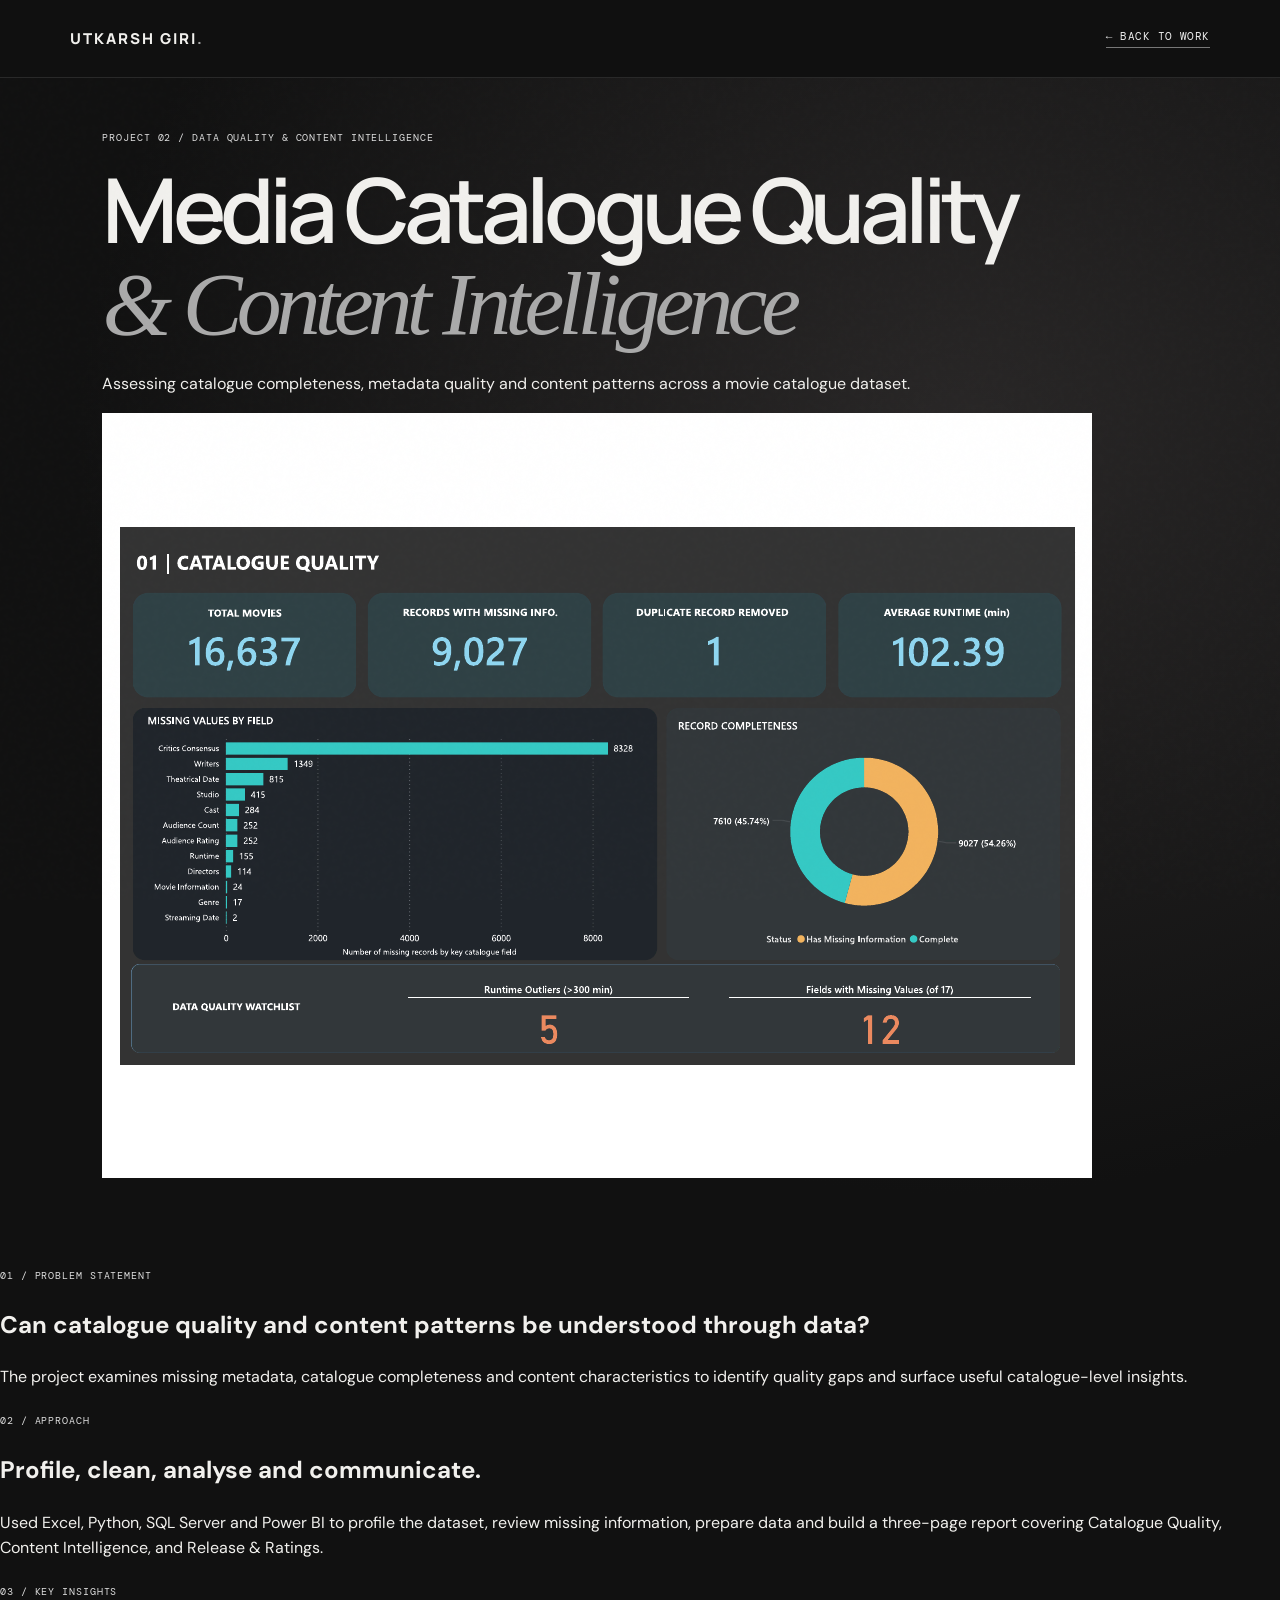
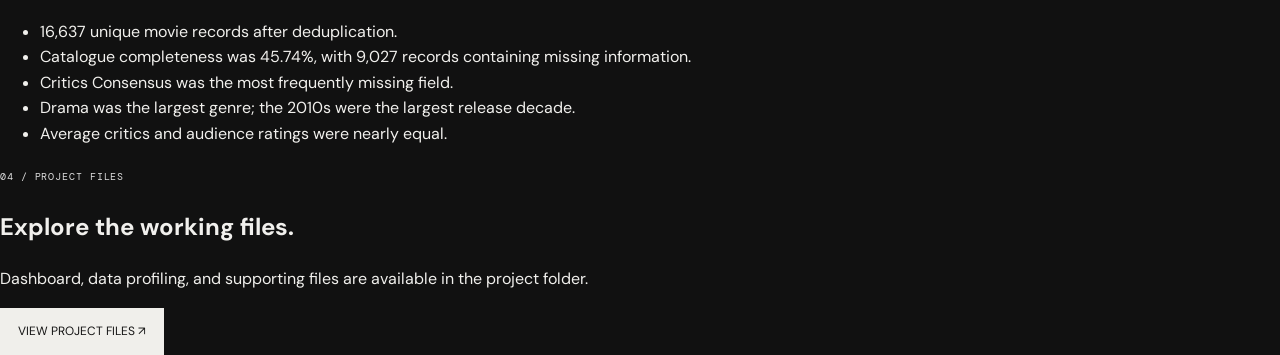
==== projects/media-catalogue/index.html @ c3866a13 "Add files via upload" ====
<!doctype html><html lang="en"><head><meta charset="utf-8"><meta name="viewport" content="width=device-width,initial-scale=1"><title>Media Catalogue Quality & Content Intelligence — Utkarsh Giri</title><link rel="preconnect" href="https://fonts.googleapis.com"><link rel="preconnect" href="https://fonts.gstatic.com" crossorigin><link href="https://fonts.googleapis.com/css2?family=DM+Mono:wght@400;500&family=DM+Sans:wght@400;500;600;700&family=Manrope:wght@400;500;600;700;800&display=swap" rel="stylesheet"><link rel="stylesheet" href="../../styles.css"><link rel="stylesheet" href="../bank-loan/case.css"></head><body><div class="noise"></div><div class="cursor-dot"></div><header class="topbar"><a class="wordmark" href="../../index.html">UTKARSH GIRI<span>.</span></a><a class="nav-resume" href="../../index.html#work">← BACK TO WORK</a></header><main class="case-main"><section class="case-hero"><span class="kicker">PROJECT 02 / DATA QUALITY & CONTENT INTELLIGENCE</span><h1>Media Catalogue Quality<br><em>& Content Intelligence</em></h1><p>Assessing catalogue completeness, metadata quality and content patterns across a movie catalogue dataset.</p><img src="../../assets/media-catalogue-dashboard.png" alt="Media Catalogue dashboard"></section><section class="case-section"><span class="kicker">01 / PROBLEM STATEMENT</span><h2>Can catalogue quality and content patterns be understood through data?</h2><p>The project examines missing metadata, catalogue completeness and content characteristics to identify quality gaps and surface useful catalogue-level insights.</p></section><section class="case-section"><span class="kicker">02 / APPROACH</span><h2>Profile, clean, analyse and communicate.</h2><p>Used Excel, Python, SQL Server and Power BI to profile the dataset, review missing information, prepare data and build a three-page report covering Catalogue Quality, Content Intelligence, and Release & Ratings.</p></section><section class="case-section"><span class="kicker">03 / KEY INSIGHTS</span><ul><li>16,637 unique movie records after deduplication.</li><li>Catalogue completeness was 45.74%, with 9,027 records containing missing information.</li><li>Critics Consensus was the most frequently missing field.</li><li>Drama was the largest genre; the 2010s were the largest release decade.</li><li>Average critics and audience ratings were nearly equal.</li></ul></section><section class="case-section"><span class="kicker">04 / PROJECT FILES</span><h2>Explore the working files.</h2><p>Dashboard, data profiling, and supporting files are available in the project folder.</p><a class="button button-light" href="https://drive.google.com/drive/folders/11hv0gcSrlBzCFZ4OaC3sYIVAp5QptV88?usp=sharing" target="_blank" rel="noopener">VIEW PROJECT FILES ↗</a></section></main><script src="../../script.js"></script></body></html>
---- styles.css ----
*{box-sizing:border-box}html{scroll-behavior:smooth;scroll-padding-top:90px}body{margin:0;background:#111;color:#f1f0ed;font-family:"DM Sans",sans-serif;line-height:1.6}a{color:inherit;text-decoration:none}button{font:inherit}.noise{position:fixed;inset:0;pointer-events:none;z-index:10;opacity:.035;background-image:url("data:image/svg+xml,%3Csvg viewBox='0 0 180 180' xmlns='http://www.w3.org/2000/svg'%3E%3Cfilter id='n'%3E%3CfeTurbulence type='fractalNoise' baseFrequency='.9' numOctaves='3' stitchTiles='stitch'/%3E%3C/filter%3E%3Crect width='100%25' height='100%25' filter='url(%23n)' opacity='.4'/%3E%3C/svg%3E")}.cursor-dot{position:fixed;left:0;top:0;width:13px;height:13px;border:1px solid #eee;border-radius:50%;pointer-events:none;z-index:99;opacity:0;transform:translate(-50%,-50%);mix-blend-mode:difference;transition:width .18s,height .18s,opacity .2s}.cursor-dot.active{width:38px;height:38px}.topbar{height:78px;position:sticky;top:0;z-index:50;display:flex;align-items:center;justify-content:space-between;padding:0 5.5vw;background:rgba(17,17,17,.88);backdrop-filter:blur(18px);border-bottom:1px solid #292929}.wordmark{font:800 15px Manrope,sans-serif;letter-spacing:.13em;white-space:nowrap}.wordmark span{color:#a5a5a5}.nav{display:flex;gap:clamp(15px,2.3vw,34px);margin-left:auto;margin-right:34px}.nav a,.nav-resume{font:11px "DM Mono",monospace;letter-spacing:.04em;color:#aaa;transition:color .2s}.nav a:hover,.nav a.active,.nav-resume:hover{color:#fff}.nav-right{display:flex;align-items:center;gap:17px}.nav-resume{color:#eee;border-bottom:1px solid #777;padding-bottom:4px}.nav-avatar{width:40px;height:40px;border-radius:50%;overflow:hidden;border:1px solid #666;display:block}.nav-avatar img{width:100%;height:100%;object-fit:cover;object-position:50% 18%}.menu-toggle{display:none;background:none;border:0}.hero{min-height:calc(100vh - 78px);padding:42px 7vw 26px;display:flex;flex-direction:column;justify-content:space-between;background:radial-gradient(ellipse at 79% 42%,#292727 0,#171717 36%,#111 72%)}.hero-topline,.hero-foot,.section-head,.art-caption,.art-index,.eyebrow,.hero-tags,.kicker,.head-note,.timeline-content span,.time,.project-type,.project-status,.project-number,.project-open,.academic-card>span,.academic-card small,.academic-card b,.past-details article>span,.past-note,.certifications>.kicker,.contact-foot{font:10px "DM Mono",monospace;letter-spacing:.09em;color:#888}.hero-topline,.hero-foot{display:flex;justify-content:space-between;align-items:center}.hero-main{display:grid;grid-template-columns:1.05fr .8fr;gap:7vw;align-items:center;max-width:1450px;width:100%;margin:35px auto 48px}.hero-copy{max-width:760px}.eyebrow{color:#aaa;margin:0 0 25px}.hero h1{font:600 clamp(46px,6.6vw,96px)/1.02 Manrope,sans-serif;letter-spacing:-.065em;margin:0 0 27px}.hero h1 em,.journey-heading h2 em,.about-copy h2 em,.work-heading h2 em,.academic-heading h2 em,.past-layout h2 em{font-family:Georgia,serif;font-weight:400;color:#aaa}.hero-intro{font-size:16px;color:#b4b4b4;max-width:590px;line-height:1.8}.hero-actions{display:flex;align-items:center;gap:26px;margin:32px 0}.button{display:inline-flex;align-items:center;gap:26px;padding:14px 18px;font-size:12px}.button-light{background:#f0efeb;color:#151515}.button-light:hover{background:#ccc}.text-link,.inline-link{font-size:12px;color:#ddd;border-bottom:1px solid #555;padding-bottom:5px}.hero-tags{display:flex;gap:17px;flex-wrap:wrap;margin-top:38px}.hero-tags span{border:1px solid #353535;padding:7px 9px;color:#aaa;font-size:9px}.hero-art{max-width:470px;justify-self:end;position:relative;width:100%}.art-frame{height:min(66vh,650px);min-height:420px;position:relative;overflow:hidden;background:#343033;border:1px solid #454141}.art-frame:after{content:"";position:absolute;inset:0;background:linear-gradient(180deg,transparent 65%,rgba(0,0,0,.6))}.art-frame img{width:100%;height:100%;object-fit:cover;object-position:50% 14%;filter:saturate(.75) contrast(1.03)}.art-caption{position:absolute;z-index:2;bottom:17px;left:18px;right:18px;display:flex;justify-content:space-between;color:#ddd;font-size:9px}.art-index{text-align:right;margin-top:12px}.art-index b{color:#ddd}.hero-foot{max-width:1450px;width:100%;margin:auto}.scroll-line{height:1px;background:#444;flex:1;margin:0 20px}.intro-band{padding:65px 8vw;background:#e9e8e4;color:#171717;display:flex;align-items:center;justify-content:space-between;gap:30px}.intro-band p{font:clamp(20px,3vw,35px)/1.3 Georgia,serif;max-width:900px;margin:0}.intro-band span{font:9px "DM Mono",monospace;letter-spacing:.1em;white-space:nowrap;color:#777}.section{padding:110px 8vw;border-bottom:1px solid #2b2b2b}.section-head{display:flex;justify-content:space-between;border-bottom:1px solid #333;padding-bottom:17px}.kicker{color:#ddd}.head-note{color:#777}.journey-heading,.work-heading,.academic-heading{display:grid;grid-template-columns:1.2fr .7fr;gap:8vw;align-items:end;margin:55px 0 60px}.journey-heading h2,.work-heading h2,.academic-heading h2,.past-layout h2{font:600 clamp(38px,5.2vw,70px)/1.06 Manrope,sans-serif;letter-spacing:-.055em;margin:0}.journey-heading p,.work-heading p,.academic-heading p,.past-layout>div>p{max-width:410px;color:#999;font-size:14px;line-height:1.8;margin:0}.timeline{max-width:1000px;margin-left:auto}.timeline-item{display:grid;grid-template-columns:150px 24px 1fr;gap:22px;position:relative;padding:0 0 42px}.time{padding-top:7px}.timeline-mark{position:relative;width:9px;height:9px;border:1px solid #ddd;border-radius:50%;margin-top:8px}.timeline-mark:after{content:"";position:absolute;top:9px;left:3px;width:1px;height:calc(100% + 48px);background:#444}.timeline-item:last-child .timeline-mark:after{display:none}.timeline-content h3{font:500 22px Manrope,sans-serif;margin:0 0 8px}.timeline-content p{color:#999;font-size:14px;max-width:690px;margin:0 0 13px}.timeline-content span{font-size:9px;color:#bbb}.about-layout{display:grid;grid-template-columns:.7fr 1.1fr;gap:10vw;align-items:center;margin:55px 0 75px}.about-image{height:470px;position:relative;overflow:hidden;background:#343033}.about-image img{width:100%;height:100%;object-fit:cover;object-position:50% 14%;filter:saturate(.72)}.about-image span{position:absolute;bottom:15px;left:16px;font:9px "DM Mono",monospace;letter-spacing:.1em;background:#111b;padding:7px 9px}.about-copy h2{font:600 clamp(36px,4.3vw,58px)/1.08 Manrope,sans-serif;letter-spacing:-.05em;margin:0 0 27px}.about-copy p{color:#aaa;font-size:14px;line-height:1.9;margin:0 0 16px}.inline-link{display:inline-block;margin-top:12px}.capabilities{display:grid;grid-template-columns:repeat(3,1fr);border-top:1px solid #333;border-bottom:1px solid #333}.capabilities>div{padding:24px 24px 26px 0}.capabilities>div+div{padding-left:24px;border-left:1px solid #333}.capabilities span{font:10px "DM Mono",monospace;color:#777}.capabilities h3,.toolkit-grid h3{font:500 16px Manrope,sans-serif;margin:13px 0 7px}.capabilities p,.toolkit-grid p{color:#888;font-size:12px;margin:0;line-height:1.7}.work-heading{margin-bottom:40px}.project-card{display:block;border-top:1px solid #444;padding-top:20px}.project-image{height:clamp(250px,48vw,560px);position:relative;overflow:hidden;background:#1e2731}.project-image img{width:100%;height:100%;object-fit:cover;object-position:top;transition:transform .7s cubic-bezier(.2,.7,.2,1);filter:saturate(.8)}.project-card:hover .project-image img{transform:scale(1.025)}.project-number,.project-open{position:absolute;top:17px;background:#111d;padding:9px 11px;color:#eee}.project-number{left:17px}.project-open{right:17px}.project-meta{display:flex;justify-content:space-between;gap:30px;padding:24px 0 34px}.project-type{font-size:9px}.project-meta h3{font:500 clamp(23px,3vw,34px) Manrope,sans-serif;margin:8px 0}.project-meta p{color:#999;max-width:690px;font-size:13px;margin:0}.project-status{text-align:right;line-height:1.9;white-space:nowrap;color:#bbb}.future-note{border-top:1px solid #333;padding-top:16px;display:flex;justify-content:space-between;font:9px "DM Mono",monospace;letter-spacing:.08em;color:#777}.academic-heading{margin-bottom:40px}.academic-grid{display:grid;grid-template-columns:1fr 1fr;gap:18px}.academic-card{padding:28px;border:1px solid #383838;min-height:245px;display:flex;flex-direction:column;align-items:flex-start}.academic-card>span{color:#888}.academic-card h3{font:500 24px Manrope,sans-serif;margin:24px 0 10px}.academic-card p{font-size:13px;color:#999;max-width:450px;margin:0 0 22px}.academic-card small{margin-top:auto;color:#777}.academic-card b{font-size:9px;color:#bbb;margin-top:12px}.past-layout{display:grid;grid-template-columns:.8fr 1fr;gap:10vw;margin-top:55px}.past-layout>div>p{margin-top:24px}.past-details article{padding:0 0 23px;margin-bottom:23px;border-bottom:1px solid #333}.past-details article>span{color:#888}.past-details article h3{font:500 20px Manrope,sans-serif;margin:7px 0}.past-details article p{font-size:13px;color:#999;margin:0}.past-note{color:#777;font-size:9px;line-height:1.8}.credentials-section{padding-top:80px;padding-bottom:80px}.toolkit-grid{display:grid;grid-template-columns:repeat(3,1fr);gap:30px;padding:35px 0}.certifications{border-top:1px solid #333;padding-top:20px}.certifications p{font-size:12px;color:#999;line-height:1.9}.contact-section{padding:95px 8vw 28px;background:#e9e8e4;color:#151515}.contact-section .section-head{border-color:#c8c7c2}.contact-section .kicker,.contact-section .head-note{color:#666}.contact-section h2{font:600 clamp(42px,6vw,78px)/1.02 Manrope,sans-serif;letter-spacing:-.06em;margin:55px 0 18px}.contact-section>p{color:#666;font-size:14px;max-width:490px}.contact-links{display:flex;gap:30px;margin:35px 0 90px;flex-wrap:wrap}.contact-links a{font:12px "DM Mono",monospace;border-bottom:1px solid #999;padding-bottom:7px}.contact-foot{border-top:1px solid #c8c7c2;padding-top:17px;display:flex;justify-content:space-between;color:#777}.contact-foot a{color:#333}
@media(max-width:1050px){.nav{gap:15px;margin-right:18px}.nav a{font-size:10px}.hero-main{gap:4vw}.hero-art{max-width:390px}.section{padding-left:6vw;padding-right:6vw}}
@media(max-width:800px){.topbar{padding:0 5vw;height:70px}.menu-toggle{display:flex;flex-direction:column;gap:6px;margin-left:auto;margin-right:18px}.menu-toggle i{width:22px;height:1px;background:#eee}.nav{display:none;position:absolute;top:70px;left:0;right:0;background:#171717;padding:22px 6vw 28px;flex-direction:column;border-bottom:1px solid #333;margin:0}.nav.open{display:flex}.nav a{font-size:12px}.nav-right{gap:10px}.nav-resume{font-size:9px}.nav-avatar{width:35px;height:35px}.hero{padding:30px 6vw 20px;min-height:auto}.hero-main{grid-template-columns:1fr;gap:40px;margin:55px auto 55px}.hero h1{font-size:clamp(46px,11vw,75px)}.hero-art{justify-self:start;width:min(100%,440px);max-width:none}.art-frame{height:470px;min-height:0}.hero-topline{font-size:8px;gap:12px}.hero-topline span:last-child{text-align:right}.hero-foot{font-size:8px}.intro-band{padding:42px 6vw;display:block}.intro-band span{display:block;margin-top:20px}.section{padding:75px 6vw}.journey-heading,.work-heading,.academic-heading,.past-layout{grid-template-columns:1fr;gap:20px;margin:42px 0}.timeline-item{grid-template-columns:105px 16px 1fr;gap:13px}.time{font-size:8px}.timeline-content h3{font-size:18px}.timeline-content p{font-size:12px}.about-layout{grid-template-columns:1fr;gap:35px;margin:40px 0 55px}.about-image{height:440px;max-width:440px}.capabilities{grid-template-columns:1fr}.capabilities>div,.capabilities>div+div{padding:20px 0;border-left:0;border-bottom:1px solid #333}.capabilities>div:last-child{border-bottom:0}.project-meta{display:block}.project-status{text-align:left;margin-top:17px}.academic-grid,.toolkit-grid{grid-template-columns:1fr}.future-note{display:block;line-height:2}.future-note span{display:block}.contact-section{padding:75px 6vw 24px}.contact-links{margin-bottom:65px}.contact-foot{gap:14px;flex-wrap:wrap;font-size:8px}}
@media(max-width:430px){.wordmark{font-size:12px}.nav-resume{display:none}.hero-tags{gap:7px}.hero-tags span{font-size:8px}.art-frame{height:390px}.section-head{gap:15px}.head-note{font-size:8px;text-align:right}.timeline-item{grid-template-columns:78px 12px 1fr;gap:9px}.timeline-content h3{font-size:16px}.timeline-content p{font-size:11px}.contact-foot span:nth-child(2){display:none}}
@media(hover:none),(pointer:coarse){.cursor-dot{display:none}}
---- projects/bank-loan/case.css ----
.case-hero{padding:45px 8vw 75px;background:radial-gradient(ellipse at 75% 30%,#292727,#111 65%)}.case-top{display:flex;justify-content:space-between;font:10px "DM Mono",monospace;letter-spacing:.1em;color:#888;border-bottom:1px solid #333;padding-bottom:16px;margin-bottom:80px}.case-hero h1{font:600 clamp(48px,7vw,94px)/1.02 Manrope,sans-serif;letter-spacing:-.065em;margin:14px 0 22px}.case-hero h1 em,.case-intro h2 em,.case-block h2 em{font-family:Georgia,serif;font-weight:400;color:#aaa}.case-hero .lead{max-width:650px;color:#aaa;font-size:16px;line-height:1.8}.case-status{display:flex;gap:12px;font:9px "DM Mono",monospace;color:#bbb;letter-spacing:.1em;margin:30px 0}.case-cover{width:100%;max-height:590px;object-fit:cover;object-position:top;border:1px solid #3a3a3a}.case-body{padding:0 8vw 80px}.case-intro{display:grid;grid-template-columns:1fr 1fr;gap:9vw;padding:90px 0;border-bottom:1px solid #333}.case-intro h2,.case-block h2{font:600 clamp(36px,4.5vw,60px)/1.08 Manrope,sans-serif;letter-spacing:-.05em;margin:25px 0}.case-intro p,.case-block>p{font-size:14px;color:#aaa;line-height:1.9}.case-metrics{display:grid;grid-template-columns:repeat(4,1fr);border-bottom:1px solid #333;padding:35px 0;gap:20px}.case-metrics div{display:flex;flex-direction:column;gap:8px}.case-metrics b{font:600 clamp(23px,3vw,36px) Manrope}.case-metrics span,.view-copy>span{font:9px "DM Mono",monospace;color:#888;letter-spacing:.08em}.case-block{padding:85px 0;border-bottom:1px solid #333}.dashboard-view{display:grid;grid-template-columns:.55fr 1.45fr;gap:35px;align-items:center;border-top:1px solid #333;padding:28px 0;margin-top:28px}.view-copy h3{font:500 25px Manrope;margin:10px 0}.view-copy p{font-size:13px;color:#999;line-height:1.8}.dashboard-view img{width:100%;border:1px solid #3b3b3b}.query-tags{display:flex;gap:9px;flex-wrap:wrap;margin:25px 0}.query-tags span{font:9px "DM Mono",monospace;color:#bbb;border:1px solid #393939;padding:9px}.download-link{display:inline-block;border-bottom:1px solid #777;padding:9px 0;font-size:12px}.observations{display:grid;grid-template-columns:repeat(3,1fr);gap:20px;margin-top:35px}.observations article{border:1px solid #383838;padding:24px}.observations b{font:600 35px Manrope}.observations h3{font:500 17px Manrope}.observations p,.context-block p{font-size:12px;color:#999;line-height:1.8}.context-block strong{color:#eee}.case-end{display:flex;justify-content:space-between;padding:30px 0;font:11px "DM Mono",monospace;color:#ddd}@media(max-width:760px){.case-hero{padding:30px 6vw 55px}.case-top{margin-bottom:55px;font-size:8px}.case-body{padding:0 6vw 55px}.case-intro{grid-template-columns:1fr;gap:10px;padding:60px 0}.case-metrics{grid-template-columns:1fr 1fr}.dashboard-view{grid-template-columns:1fr;gap:15px}.observations{grid-template-columns:1fr}.case-block{padding:60px 0}.case-end{font-size:9px}}
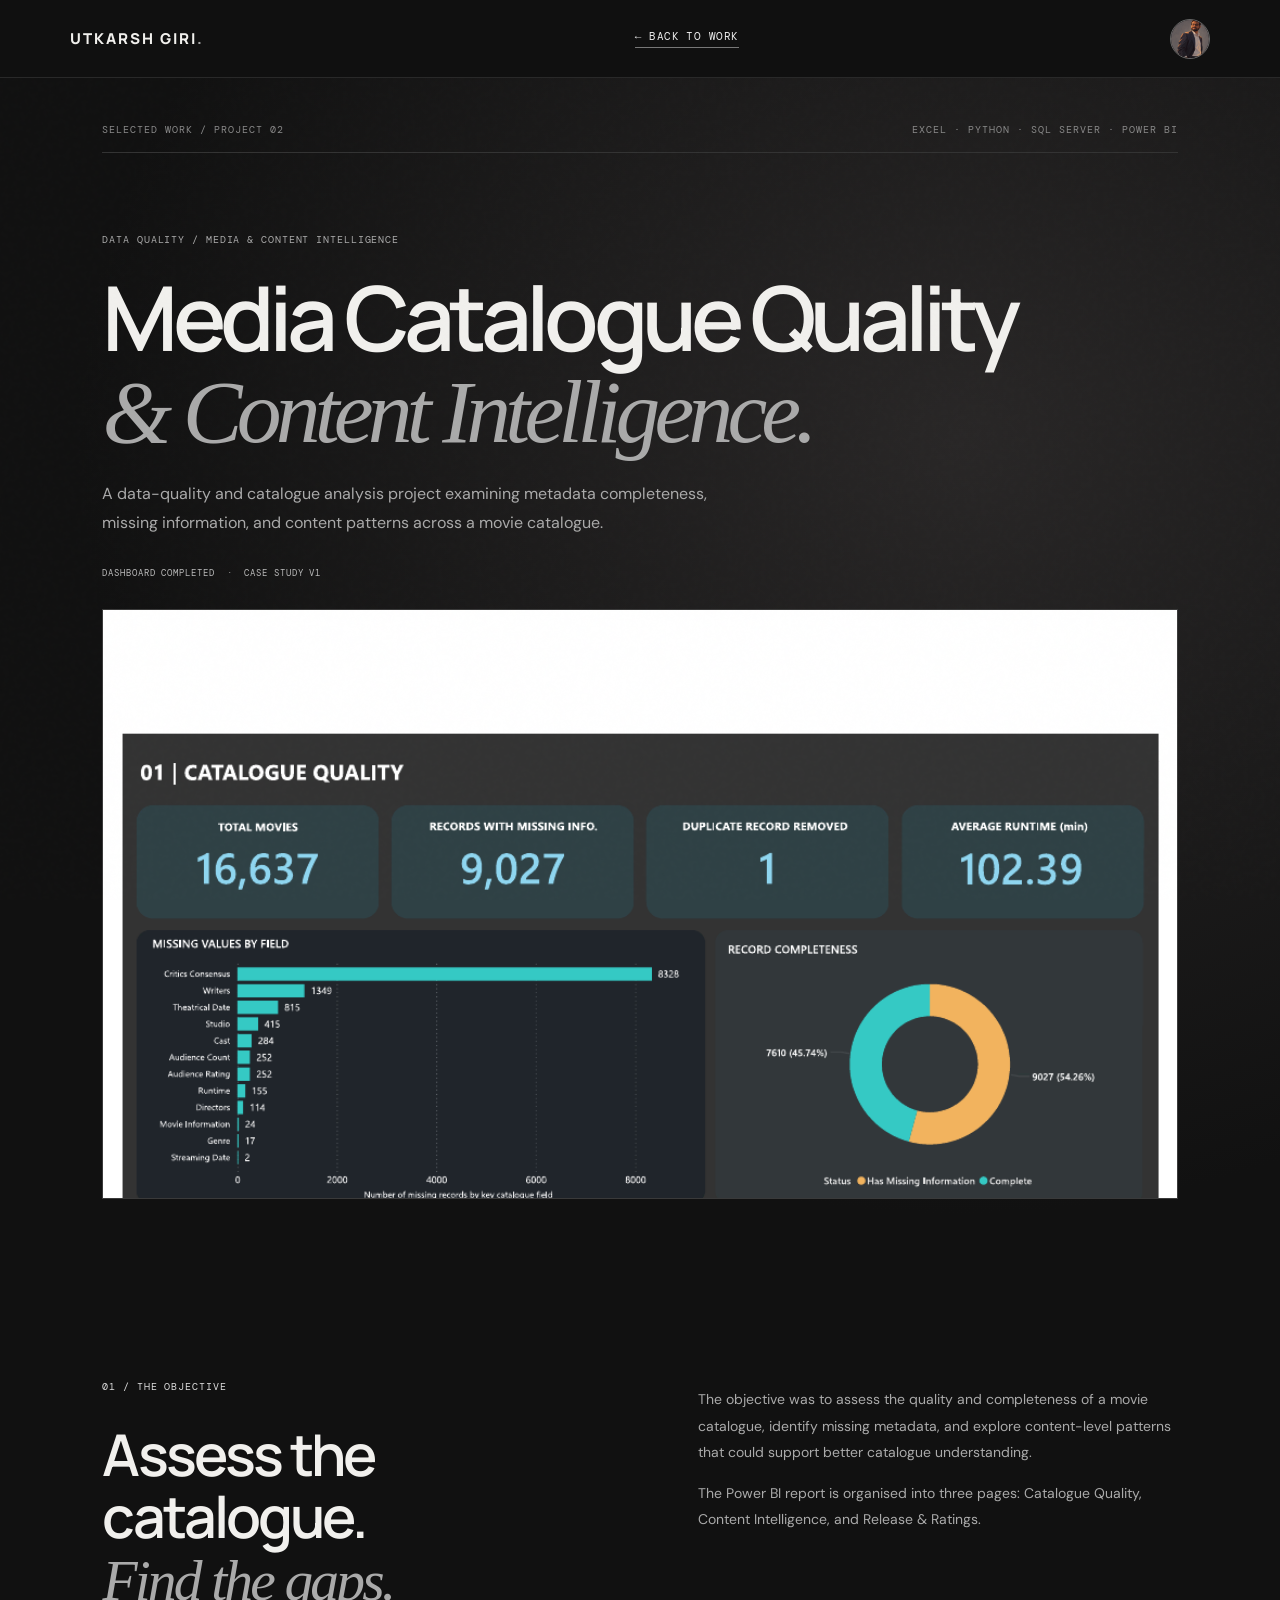
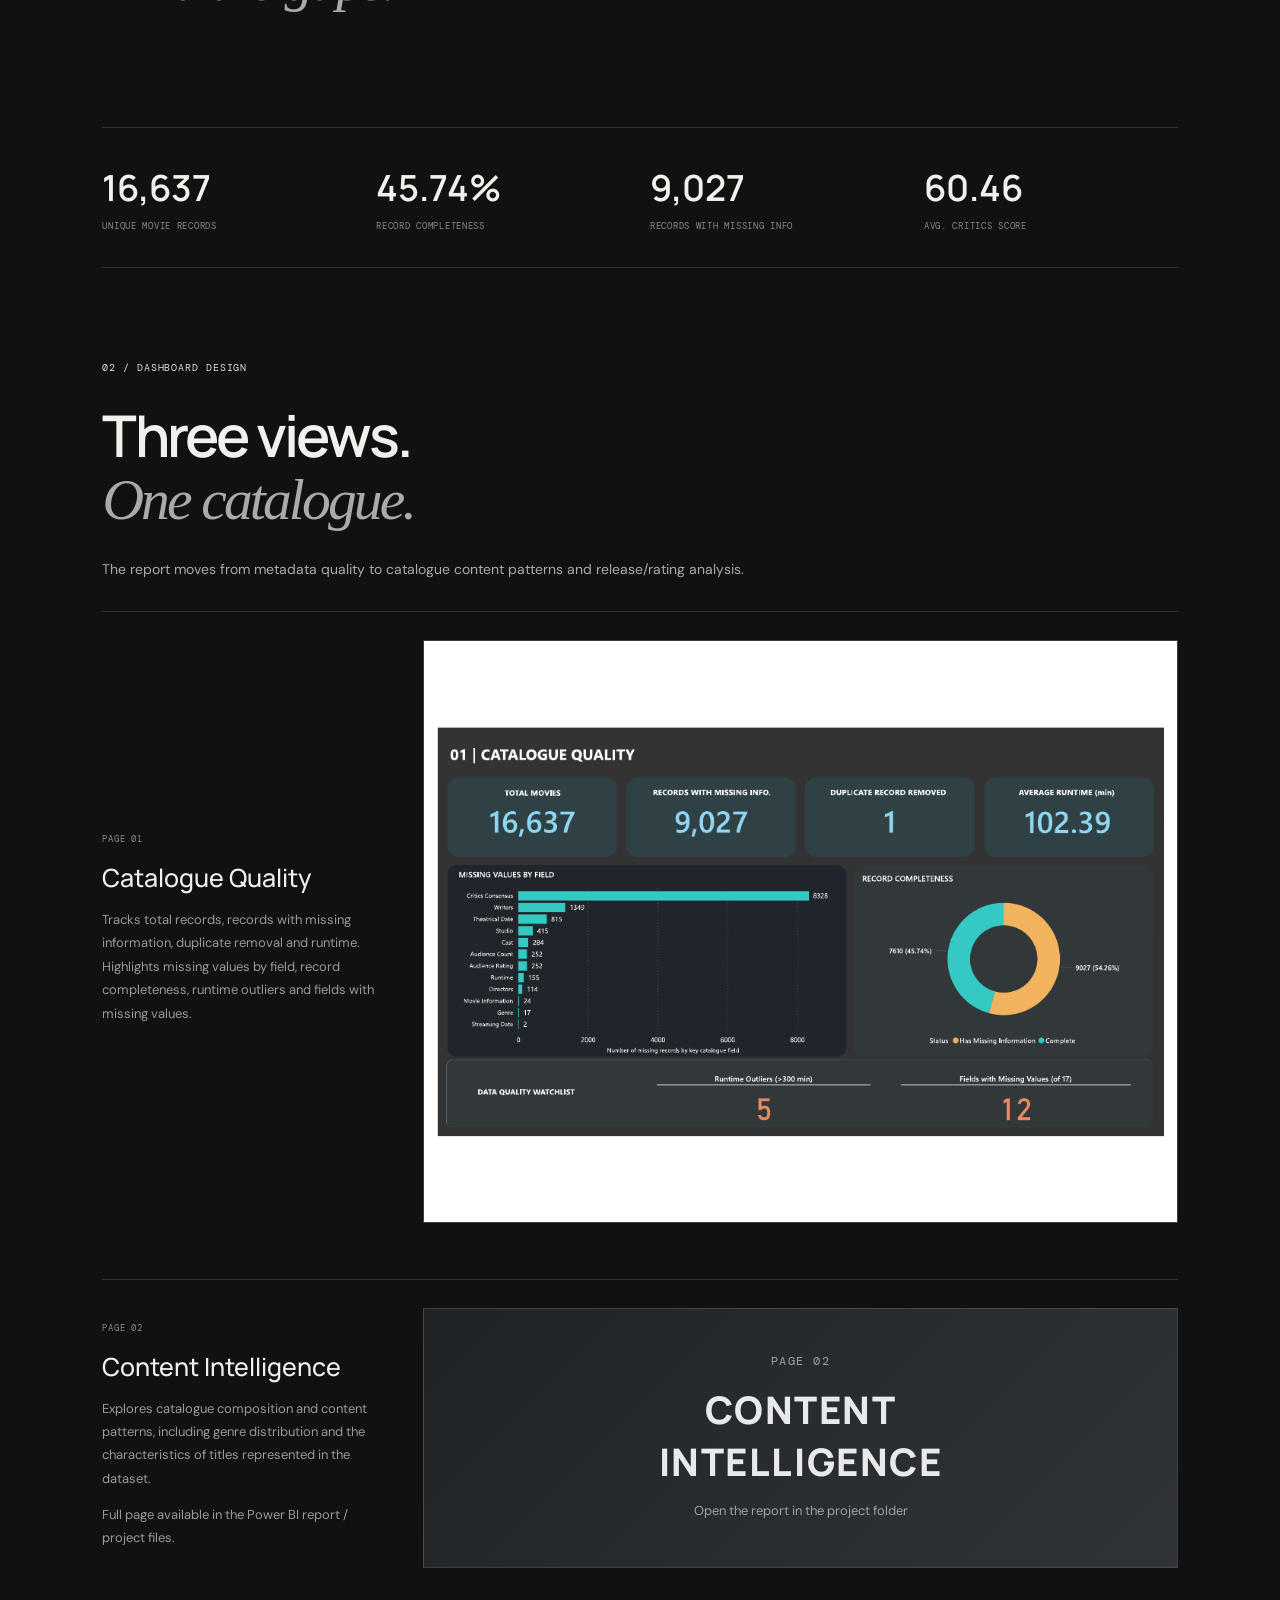
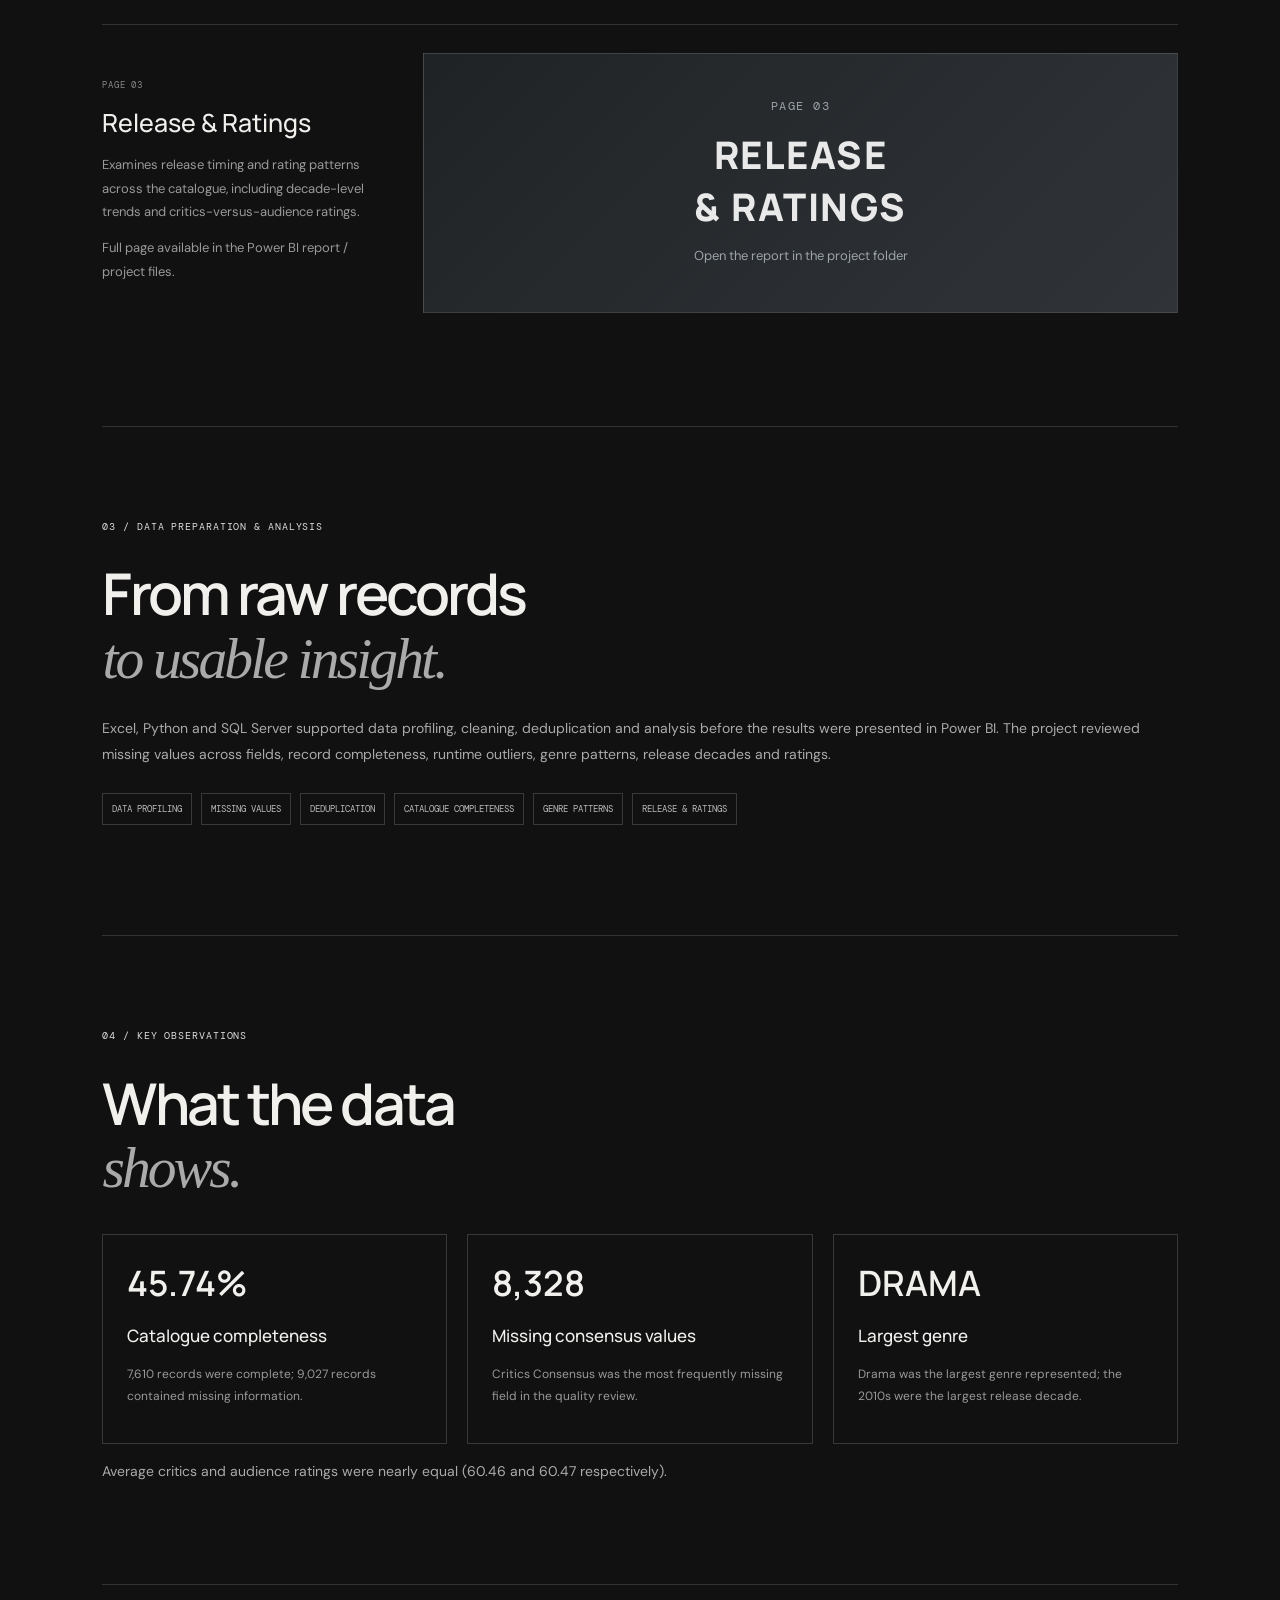
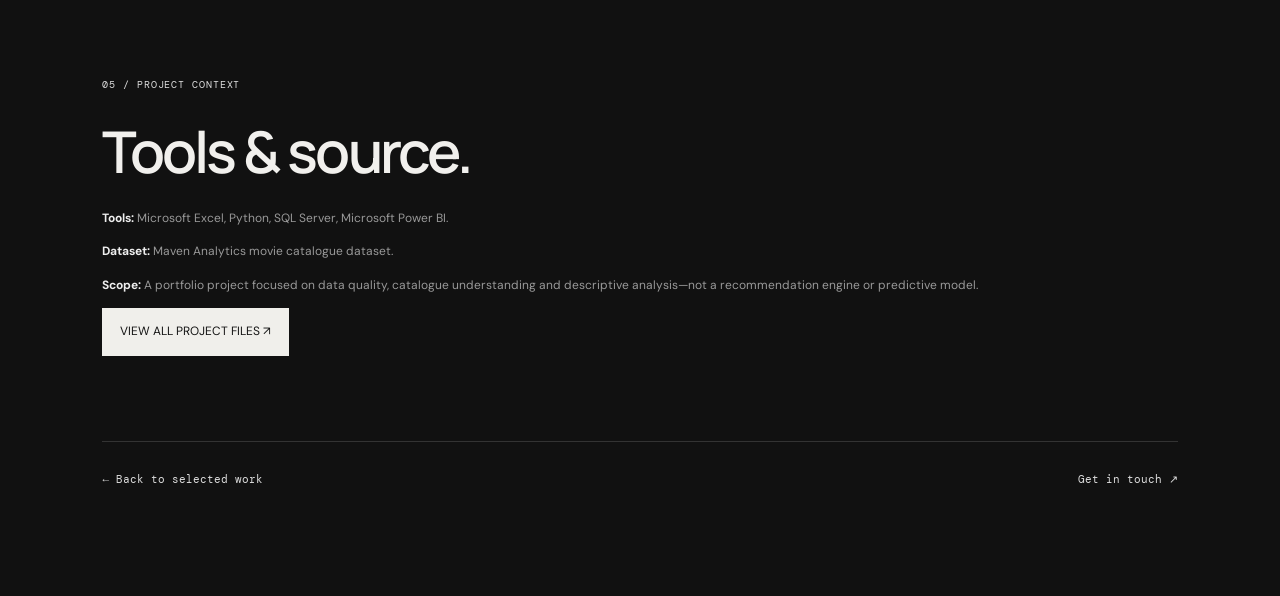
==== commit 99eb64fb: "Add files via upload" ====
--- a/projects/media-catalogue/index.html
+++ b/projects/media-catalogue/index.html
@@ -1 +1,14 @@
-<!doctype html><html lang="en"><head><meta charset="utf-8"><meta name="viewport" content="width=device-width,initial-scale=1"><title>Media Catalogue Quality & Content Intelligence — Utkarsh Giri</title><link rel="preconnect" href="https://fonts.googleapis.com"><link rel="preconnect" href="https://fonts.gstatic.com" crossorigin><link href="https://fonts.googleapis.com/css2?family=DM+Mono:wght@400;500&family=DM+Sans:wght@400;500;600;700&family=Manrope:wght@400;500;600;700;800&display=swap" rel="stylesheet"><link rel="stylesheet" href="../../styles.css"><link rel="stylesheet" href="../bank-loan/case.css"></head><body><div class="noise"></div><div class="cursor-dot"></div><header class="topbar"><a class="wordmark" href="../../index.html">UTKARSH GIRI<span>.</span></a><a class="nav-resume" href="../../index.html#work">← BACK TO WORK</a></header><main class="case-main"><section class="case-hero"><span class="kicker">PROJECT 02 / DATA QUALITY & CONTENT INTELLIGENCE</span><h1>Media Catalogue Quality<br><em>& Content Intelligence</em></h1><p>Assessing catalogue completeness, metadata quality and content patterns across a movie catalogue dataset.</p><img src="../../assets/media-catalogue-dashboard.png" alt="Media Catalogue dashboard"></section><section class="case-section"><span class="kicker">01 / PROBLEM STATEMENT</span><h2>Can catalogue quality and content patterns be understood through data?</h2><p>The project examines missing metadata, catalogue completeness and content characteristics to identify quality gaps and surface useful catalogue-level insights.</p></section><section class="case-section"><span class="kicker">02 / APPROACH</span><h2>Profile, clean, analyse and communicate.</h2><p>Used Excel, Python, SQL Server and Power BI to profile the dataset, review missing information, prepare data and build a three-page report covering Catalogue Quality, Content Intelligence, and Release & Ratings.</p></section><section class="case-section"><span class="kicker">03 / KEY INSIGHTS</span><ul><li>16,637 unique movie records after deduplication.</li><li>Catalogue completeness was 45.74%, with 9,027 records containing missing information.</li><li>Critics Consensus was the most frequently missing field.</li><li>Drama was the largest genre; the 2010s were the largest release decade.</li><li>Average critics and audience ratings were nearly equal.</li></ul></section><section class="case-section"><span class="kicker">04 / PROJECT FILES</span><h2>Explore the working files.</h2><p>Dashboard, data profiling, and supporting files are available in the project folder.</p><a class="button button-light" href="https://drive.google.com/drive/folders/11hv0gcSrlBzCFZ4OaC3sYIVAp5QptV88?usp=sharing" target="_blank" rel="noopener">VIEW PROJECT FILES ↗</a></section></main><script src="../../script.js"></script></body></html>+<!doctype html>
+<html lang="en"><head><meta charset="utf-8"><meta name="viewport" content="width=device-width,initial-scale=1"><meta name="description" content="Media Catalogue Quality & Content Intelligence case study by Utkarsh Giri."><title>Media Catalogue Quality & Content Intelligence — Utkarsh Giri</title><link rel="preconnect" href="https://fonts.googleapis.com"><link rel="preconnect" href="https://fonts.gstatic.com" crossorigin><link href="https://fonts.googleapis.com/css2?family=DM+Mono:wght@400;500&family=DM+Sans:wght@400;500;600;700&family=Manrope:wght@400;500;600;700;800&display=swap" rel="stylesheet"><link rel="stylesheet" href="../../styles.css"><link rel="stylesheet" href="../bank-loan/case.css"></head>
+<body><div class="noise"></div><div class="cursor-dot"></div><header class="topbar"><a class="wordmark" href="../../index.html">UTKARSH GIRI<span>.</span></a><a class="nav-resume" href="../../index.html#work">← BACK TO WORK</a><a class="nav-avatar" href="../../index.html#about"><img src="../../assets/utkarsh-illustrated-portrait.png" alt="Utkarsh Giri"></a></header>
+<main><section class="case-hero"><div class="case-top"><span>SELECTED WORK / PROJECT 02</span><span>EXCEL · PYTHON · SQL SERVER · POWER BI</span></div><p class="eyebrow">DATA QUALITY / MEDIA & CONTENT INTELLIGENCE</p><h1>Media Catalogue Quality<br><em>& Content Intelligence.</em></h1><p class="lead">A data-quality and catalogue analysis project examining metadata completeness, missing information, and content patterns across a movie catalogue.</p><div class="case-status"><span>DASHBOARD COMPLETED</span><span>·</span><span>CASE STUDY V1</span></div><img class="case-cover" src="../../assets/media-catalogue-dashboard.png" alt="Media Catalogue Quality dashboard — page 1"></section>
+<section class="case-body"><div class="case-intro"><div><span class="kicker">01 / THE OBJECTIVE</span><h2>Assess the catalogue.<br><em>Find the gaps.</em></h2></div><div><p>The objective was to assess the quality and completeness of a movie catalogue, identify missing metadata, and explore content-level patterns that could support better catalogue understanding.</p><p>The Power BI report is organised into three pages: Catalogue Quality, Content Intelligence, and Release & Ratings.</p></div></div>
+<div class="case-metrics"><div><b>16,637</b><span>UNIQUE MOVIE RECORDS</span></div><div><b>45.74%</b><span>RECORD COMPLETENESS</span></div><div><b>9,027</b><span>RECORDS WITH MISSING INFO</span></div><div><b>60.46</b><span>AVG. CRITICS SCORE</span></div></div>
+<div class="case-block"><span class="kicker">02 / DASHBOARD DESIGN</span><h2>Three views.<br><em>One catalogue.</em></h2><p>The report moves from metadata quality to catalogue content patterns and release/rating analysis.</p>
+<article class="dashboard-view"><div class="view-copy"><span>PAGE 01</span><h3>Catalogue Quality</h3><p>Tracks total records, records with missing information, duplicate removal and runtime. Highlights missing values by field, record completeness, runtime outliers and fields with missing values.</p></div><img src="../../assets/media-catalogue-dashboard.png" alt="Catalogue Quality dashboard page"></article>
+<article class="dashboard-view"><div class="view-copy"><span>PAGE 02</span><h3>Content Intelligence</h3><p>Explores catalogue composition and content patterns, including genre distribution and the characteristics of titles represented in the dataset.</p><p class="dashboard-note">Full page available in the Power BI report / project files.</p></div><div class="dashboard-placeholder"><span>PAGE 02</span><strong>CONTENT<br>INTELLIGENCE</strong><small>Open the report in the project folder</small></div></article>
+<article class="dashboard-view"><div class="view-copy"><span>PAGE 03</span><h3>Release & Ratings</h3><p>Examines release timing and rating patterns across the catalogue, including decade-level trends and critics-versus-audience ratings.</p><p class="dashboard-note">Full page available in the Power BI report / project files.</p></div><div class="dashboard-placeholder"><span>PAGE 03</span><strong>RELEASE<br>& RATINGS</strong><small>Open the report in the project folder</small></div></article></div>
+<div class="case-block"><span class="kicker">03 / DATA PREPARATION & ANALYSIS</span><h2>From raw records<br><em>to usable insight.</em></h2><p>Excel, Python and SQL Server supported data profiling, cleaning, deduplication and analysis before the results were presented in Power BI. The project reviewed missing values across fields, record completeness, runtime outliers, genre patterns, release decades and ratings.</p><div class="query-tags"><span>DATA PROFILING</span><span>MISSING VALUES</span><span>DEDUPLICATION</span><span>CATALOGUE COMPLETENESS</span><span>GENRE PATTERNS</span><span>RELEASE & RATINGS</span></div></div>
+<div class="case-block"><span class="kicker">04 / KEY OBSERVATIONS</span><h2>What the data<br><em>shows.</em></h2><div class="observations"><article><b>45.74%</b><h3>Catalogue completeness</h3><p>7,610 records were complete; 9,027 records contained missing information.</p></article><article><b>8,328</b><h3>Missing consensus values</h3><p>Critics Consensus was the most frequently missing field in the quality review.</p></article><article><b>DRAMA</b><h3>Largest genre</h3><p>Drama was the largest genre represented; the 2010s were the largest release decade.</p></article></div><p>Average critics and audience ratings were nearly equal (60.46 and 60.47 respectively).</p></div>
+<div class="case-block context-block"><span class="kicker">05 / PROJECT CONTEXT</span><h2>Tools &amp; source.</h2><p><strong>Tools:</strong> Microsoft Excel, Python, SQL Server, Microsoft Power BI.</p><p><strong>Dataset:</strong> Maven Analytics movie catalogue dataset.</p><p><strong>Scope:</strong> A portfolio project focused on data quality, catalogue understanding and descriptive analysis—not a recommendation engine or predictive model.</p><a class="button button-light" href="https://drive.google.com/drive/folders/11hv0gcSrlBzCFZ4OaC3sYIVAp5QptV88?usp=sharing" target="_blank" rel="noopener">VIEW ALL PROJECT FILES ↗</a></div>
+<div class="case-end"><a href="../../index.html#work">← Back to selected work</a><a href="../../index.html#contact">Get in touch ↗</a></div></section></main><script src="../../script.js"></script></body></html>
--- a/styles.css
+++ b/styles.css
@@ -3,3 +3,23 @@
 @media(max-width:800px){.topbar{padding:0 5vw;height:70px}.menu-toggle{display:flex;flex-direction:column;gap:6px;margin-left:auto;margin-right:18px}.menu-toggle i{width:22px;height:1px;background:#eee}.nav{display:none;position:absolute;top:70px;left:0;right:0;background:#171717;padding:22px 6vw 28px;flex-direction:column;border-bottom:1px solid #333;margin:0}.nav.open{display:flex}.nav a{font-size:12px}.nav-right{gap:10px}.nav-resume{font-size:9px}.nav-avatar{width:35px;height:35px}.hero{padding:30px 6vw 20px;min-height:auto}.hero-main{grid-template-columns:1fr;gap:40px;margin:55px auto 55px}.hero h1{font-size:clamp(46px,11vw,75px)}.hero-art{justify-self:start;width:min(100%,440px);max-width:none}.art-frame{height:470px;min-height:0}.hero-topline{font-size:8px;gap:12px}.hero-topline span:last-child{text-align:right}.hero-foot{font-size:8px}.intro-band{padding:42px 6vw;display:block}.intro-band span{display:block;margin-top:20px}.section{padding:75px 6vw}.journey-heading,.work-heading,.academic-heading,.past-layout{grid-template-columns:1fr;gap:20px;margin:42px 0}.timeline-item{grid-template-columns:105px 16px 1fr;gap:13px}.time{font-size:8px}.timeline-content h3{font-size:18px}.timeline-content p{font-size:12px}.about-layout{grid-template-columns:1fr;gap:35px;margin:40px 0 55px}.about-image{height:440px;max-width:440px}.capabilities{grid-template-columns:1fr}.capabilities>div,.capabilities>div+div{padding:20px 0;border-left:0;border-bottom:1px solid #333}.capabilities>div:last-child{border-bottom:0}.project-meta{display:block}.project-status{text-align:left;margin-top:17px}.academic-grid,.toolkit-grid{grid-template-columns:1fr}.future-note{display:block;line-height:2}.future-note span{display:block}.contact-section{padding:75px 6vw 24px}.contact-links{margin-bottom:65px}.contact-foot{gap:14px;flex-wrap:wrap;font-size:8px}}
 @media(max-width:430px){.wordmark{font-size:12px}.nav-resume{display:none}.hero-tags{gap:7px}.hero-tags span{font-size:8px}.art-frame{height:390px}.section-head{gap:15px}.head-note{font-size:8px;text-align:right}.timeline-item{grid-template-columns:78px 12px 1fr;gap:9px}.timeline-content h3{font-size:16px}.timeline-content p{font-size:11px}.contact-foot span:nth-child(2){display:none}}
 @media(hover:none),(pointer:coarse){.cursor-dot{display:none}}
+
+/* Project preview windows — intentional graphic tiles, not dashboard screenshots */
+.project-window{isolation:isolate;display:flex;align-items:center;justify-content:center;min-height:300px}
+.project-window:before{content:"";position:absolute;inset:0;z-index:-2}
+.bank-window{background:linear-gradient(125deg,#10191c,#172b2c 55%,#243b3b)}
+.bank-window:before{background:radial-gradient(circle at 75% 35%,#3e777355,transparent 35%),linear-gradient(135deg,transparent 40%,#a9c5b20a)}
+.window-grid{position:absolute;inset:0;background-image:linear-gradient(#9bb9b21b 1px,transparent 1px),linear-gradient(90deg,#9bb9b21b 1px,transparent 1px);background-size:44px 44px;mask-image:linear-gradient(90deg,transparent,#000)}
+.window-orbit{position:absolute;width:clamp(220px,35vw,420px);aspect-ratio:1;border:1px solid #a9c5b23b;border-radius:50%;right:8%;top:50%;transform:translateY(-50%);box-shadow:0 0 0 35px #a9c5b20a,0 0 0 75px #a9c5b208}
+.window-mark{position:absolute;right:20%;top:20%;font:800 clamp(70px,13vw,160px)/1 Manrope,sans-serif;color:#c2d8ce20}
+.window-label{position:relative;margin-right:auto;margin-left:12%;display:flex;flex-direction:column;gap:12px;color:#f1f4f0;z-index:1}
+.window-kicker{font:11px 'DM Mono',monospace;letter-spacing:.18em;color:#9bb9ad}
+.window-label strong{font:800 clamp(32px,6vw,74px)/.94 Manrope,sans-serif;letter-spacing:-.055em}
+.window-tools{display:flex;gap:8px;margin-top:10px;flex-wrap:wrap}.window-tools b{font:10px 'DM Mono',monospace;letter-spacing:.08em;border:1px solid #a9c5b255;padding:8px 10px;color:#c7d8d0}
+.media-window{background:linear-gradient(130deg,#17151c,#2a202b 60%,#342b3a)}
+.media-window:before{background:radial-gradient(circle at 72% 42%,#a879a333,transparent 32%)}
+.film-strips{position:absolute;right:8%;top:18%;bottom:18%;display:flex;gap:12px;transform:rotate(12deg);opacity:.5}
+.film-strips i{width:clamp(24px,4vw,54px);border:2px solid #c9a9c8;border-radius:5px;background:repeating-linear-gradient(0deg,#c9a9c822 0 14px,transparent 14px 28px)}
+.media-disc{position:absolute;right:17%;top:50%;width:clamp(130px,20vw,240px);aspect-ratio:1;border-radius:50%;transform:translateY(-50%);border:1px solid #d3b5d35c;background:radial-gradient(circle,#29202c 0 10%,#b28ab32c 11% 13%,transparent 14% 28%,#b28ab322 29% 30%,transparent 31% 49%,#b28ab322 50% 51%,transparent 52%);box-shadow:0 0 0 22px #b28ab30a}
+.project-window img{display:none}
+@media(max-width:600px){.window-label{margin-left:7%}.window-orbit{right:-10%}.film-strips{right:-3%}.media-disc{right:5%}}
--- a/projects/bank-loan/case.css
+++ b/projects/bank-loan/case.css
@@ -1 +1,2 @@
-.case-hero{padding:45px 8vw 75px;background:radial-gradient(ellipse at 75% 30%,#292727,#111 65%)}.case-top{display:flex;justify-content:space-between;font:10px "DM Mono",monospace;letter-spacing:.1em;color:#888;border-bottom:1px solid #333;padding-bottom:16px;margin-bottom:80px}.case-hero h1{font:600 clamp(48px,7vw,94px)/1.02 Manrope,sans-serif;letter-spacing:-.065em;margin:14px 0 22px}.case-hero h1 em,.case-intro h2 em,.case-block h2 em{font-family:Georgia,serif;font-weight:400;color:#aaa}.case-hero .lead{max-width:650px;color:#aaa;font-size:16px;line-height:1.8}.case-status{display:flex;gap:12px;font:9px "DM Mono",monospace;color:#bbb;letter-spacing:.1em;margin:30px 0}.case-cover{width:100%;max-height:590px;object-fit:cover;object-position:top;border:1px solid #3a3a3a}.case-body{padding:0 8vw 80px}.case-intro{display:grid;grid-template-columns:1fr 1fr;gap:9vw;padding:90px 0;border-bottom:1px solid #333}.case-intro h2,.case-block h2{font:600 clamp(36px,4.5vw,60px)/1.08 Manrope,sans-serif;letter-spacing:-.05em;margin:25px 0}.case-intro p,.case-block>p{font-size:14px;color:#aaa;line-height:1.9}.case-metrics{display:grid;grid-template-columns:repeat(4,1fr);border-bottom:1px solid #333;padding:35px 0;gap:20px}.case-metrics div{display:flex;flex-direction:column;gap:8px}.case-metrics b{font:600 clamp(23px,3vw,36px) Manrope}.case-metrics span,.view-copy>span{font:9px "DM Mono",monospace;color:#888;letter-spacing:.08em}.case-block{padding:85px 0;border-bottom:1px solid #333}.dashboard-view{display:grid;grid-template-columns:.55fr 1.45fr;gap:35px;align-items:center;border-top:1px solid #333;padding:28px 0;margin-top:28px}.view-copy h3{font:500 25px Manrope;margin:10px 0}.view-copy p{font-size:13px;color:#999;line-height:1.8}.dashboard-view img{width:100%;border:1px solid #3b3b3b}.query-tags{display:flex;gap:9px;flex-wrap:wrap;margin:25px 0}.query-tags span{font:9px "DM Mono",monospace;color:#bbb;border:1px solid #393939;padding:9px}.download-link{display:inline-block;border-bottom:1px solid #777;padding:9px 0;font-size:12px}.observations{display:grid;grid-template-columns:repeat(3,1fr);gap:20px;margin-top:35px}.observations article{border:1px solid #383838;padding:24px}.observations b{font:600 35px Manrope}.observations h3{font:500 17px Manrope}.observations p,.context-block p{font-size:12px;color:#999;line-height:1.8}.context-block strong{color:#eee}.case-end{display:flex;justify-content:space-between;padding:30px 0;font:11px "DM Mono",monospace;color:#ddd}@media(max-width:760px){.case-hero{padding:30px 6vw 55px}.case-top{margin-bottom:55px;font-size:8px}.case-body{padding:0 6vw 55px}.case-intro{grid-template-columns:1fr;gap:10px;padding:60px 0}.case-metrics{grid-template-columns:1fr 1fr}.dashboard-view{grid-template-columns:1fr;gap:15px}.observations{grid-template-columns:1fr}.case-block{padding:60px 0}.case-end{font-size:9px}}+.case-hero{padding:45px 8vw 75px;background:radial-gradient(ellipse at 75% 30%,#292727,#111 65%)}.case-top{display:flex;justify-content:space-between;font:10px "DM Mono",monospace;letter-spacing:.1em;color:#888;border-bottom:1px solid #333;padding-bottom:16px;margin-bottom:80px}.case-hero h1{font:600 clamp(48px,7vw,94px)/1.02 Manrope,sans-serif;letter-spacing:-.065em;margin:14px 0 22px}.case-hero h1 em,.case-intro h2 em,.case-block h2 em{font-family:Georgia,serif;font-weight:400;color:#aaa}.case-hero .lead{max-width:650px;color:#aaa;font-size:16px;line-height:1.8}.case-status{display:flex;gap:12px;font:9px "DM Mono",monospace;color:#bbb;letter-spacing:.1em;margin:30px 0}.case-cover{width:100%;max-height:590px;object-fit:cover;object-position:top;border:1px solid #3a3a3a}.case-body{padding:0 8vw 80px}.case-intro{display:grid;grid-template-columns:1fr 1fr;gap:9vw;padding:90px 0;border-bottom:1px solid #333}.case-intro h2,.case-block h2{font:600 clamp(36px,4.5vw,60px)/1.08 Manrope,sans-serif;letter-spacing:-.05em;margin:25px 0}.case-intro p,.case-block>p{font-size:14px;color:#aaa;line-height:1.9}.case-metrics{display:grid;grid-template-columns:repeat(4,1fr);border-bottom:1px solid #333;padding:35px 0;gap:20px}.case-metrics div{display:flex;flex-direction:column;gap:8px}.case-metrics b{font:600 clamp(23px,3vw,36px) Manrope}.case-metrics span,.view-copy>span{font:9px "DM Mono",monospace;color:#888;letter-spacing:.08em}.case-block{padding:85px 0;border-bottom:1px solid #333}.dashboard-view{display:grid;grid-template-columns:.55fr 1.45fr;gap:35px;align-items:center;border-top:1px solid #333;padding:28px 0;margin-top:28px}.view-copy h3{font:500 25px Manrope;margin:10px 0}.view-copy p{font-size:13px;color:#999;line-height:1.8}.dashboard-view img{width:100%;border:1px solid #3b3b3b}.query-tags{display:flex;gap:9px;flex-wrap:wrap;margin:25px 0}.query-tags span{font:9px "DM Mono",monospace;color:#bbb;border:1px solid #393939;padding:9px}.download-link{display:inline-block;border-bottom:1px solid #777;padding:9px 0;font-size:12px}.observations{display:grid;grid-template-columns:repeat(3,1fr);gap:20px;margin-top:35px}.observations article{border:1px solid #383838;padding:24px}.observations b{font:600 35px Manrope}.observations h3{font:500 17px Manrope}.observations p,.context-block p{font-size:12px;color:#999;line-height:1.8}.context-block strong{color:#eee}.case-end{display:flex;justify-content:space-between;padding:30px 0;font:11px "DM Mono",monospace;color:#ddd}@media(max-width:760px){.case-hero{padding:30px 6vw 55px}.case-top{margin-bottom:55px;font-size:8px}.case-body{padding:0 6vw 55px}.case-intro{grid-template-columns:1fr;gap:10px;padding:60px 0}.case-metrics{grid-template-columns:1fr 1fr}.dashboard-view{grid-template-columns:1fr;gap:15px}.observations{grid-template-columns:1fr}.case-block{padding:60px 0}.case-end{font-size:9px}}/* Media Catalogue dashboard pages without supplied screenshots */
+.dashboard-placeholder{min-height:260px;display:flex;flex-direction:column;justify-content:center;align-items:center;gap:14px;background:linear-gradient(135deg,#202326,#303438);border:1px solid rgba(255,255,255,.12);padding:28px;text-align:center;color:#e9e9e9}.dashboard-placeholder span{font:12px 'DM Mono',monospace;letter-spacing:.12em;color:#9ba4a8}.dashboard-placeholder strong{font:800 clamp(22px,3vw,38px) Manrope,sans-serif;letter-spacing:.04em}.dashboard-placeholder small,.dashboard-note{color:#9ba4a8;font-size:13px}
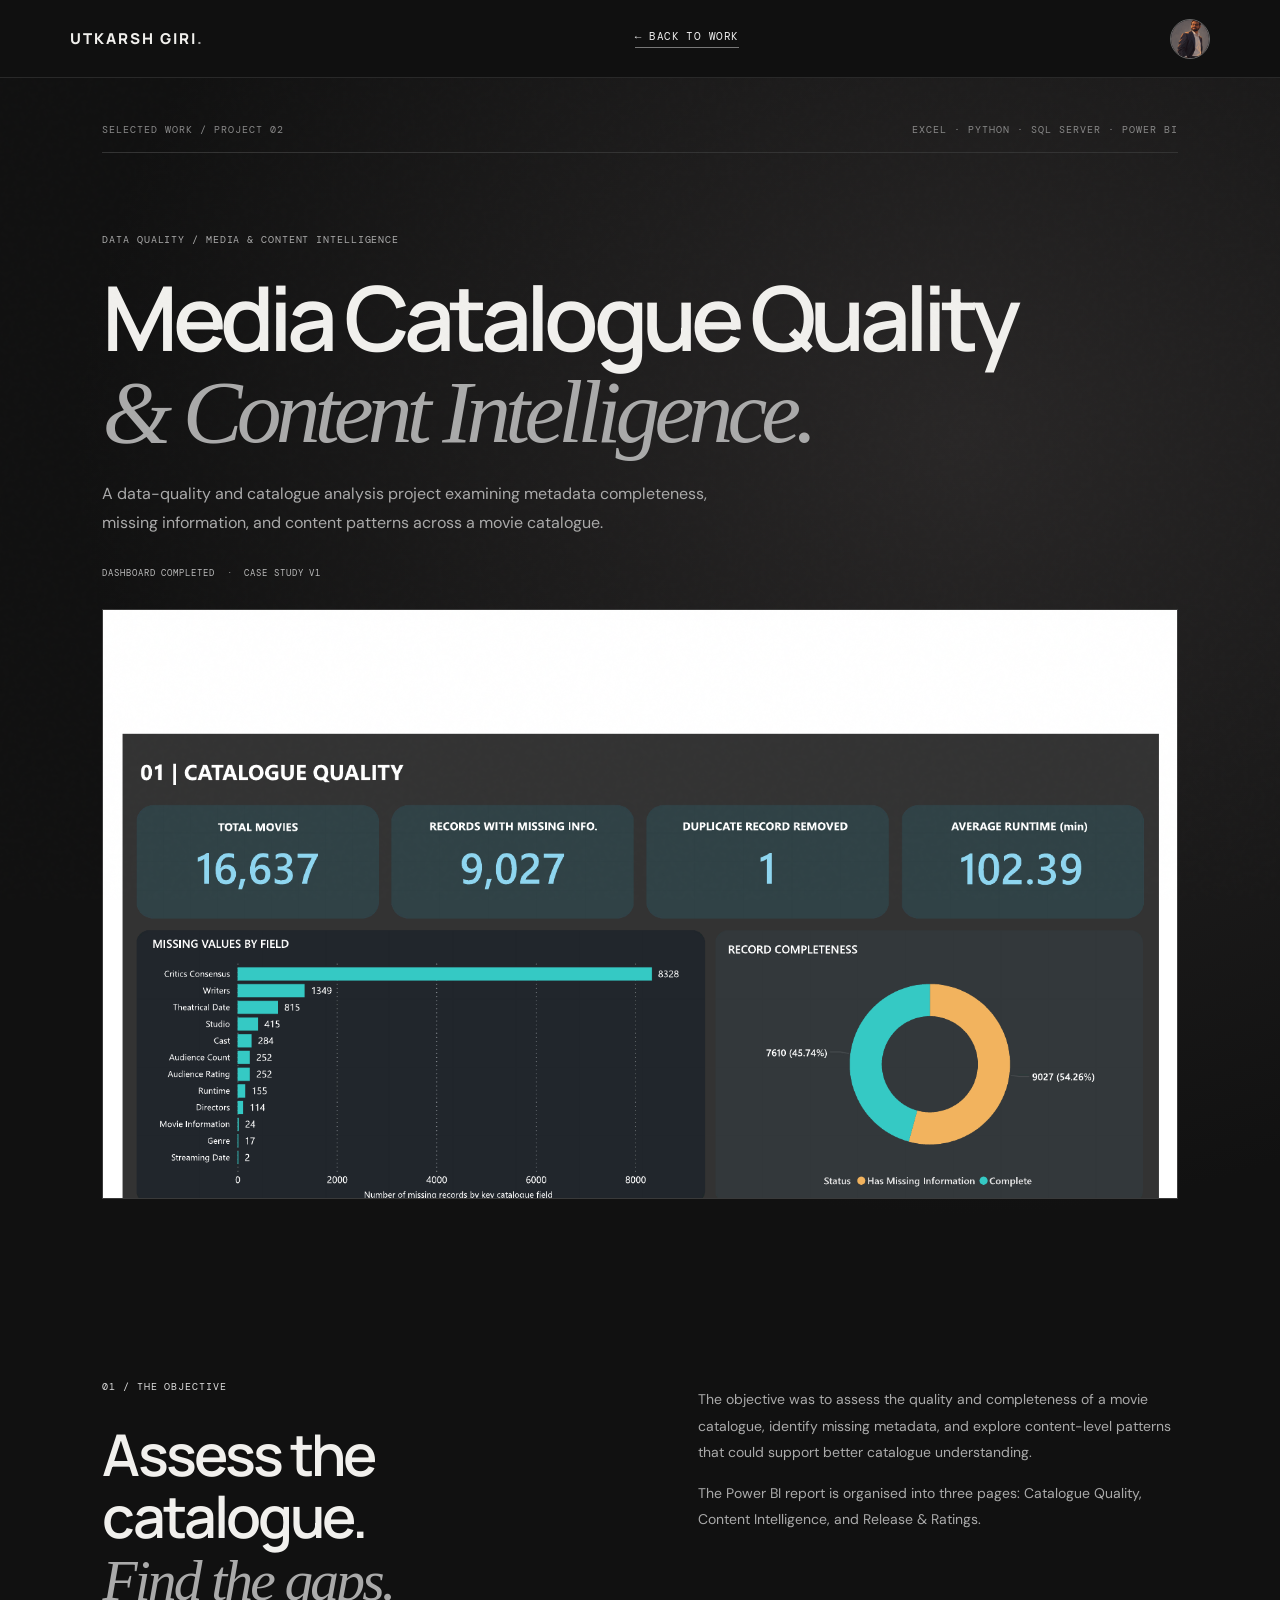
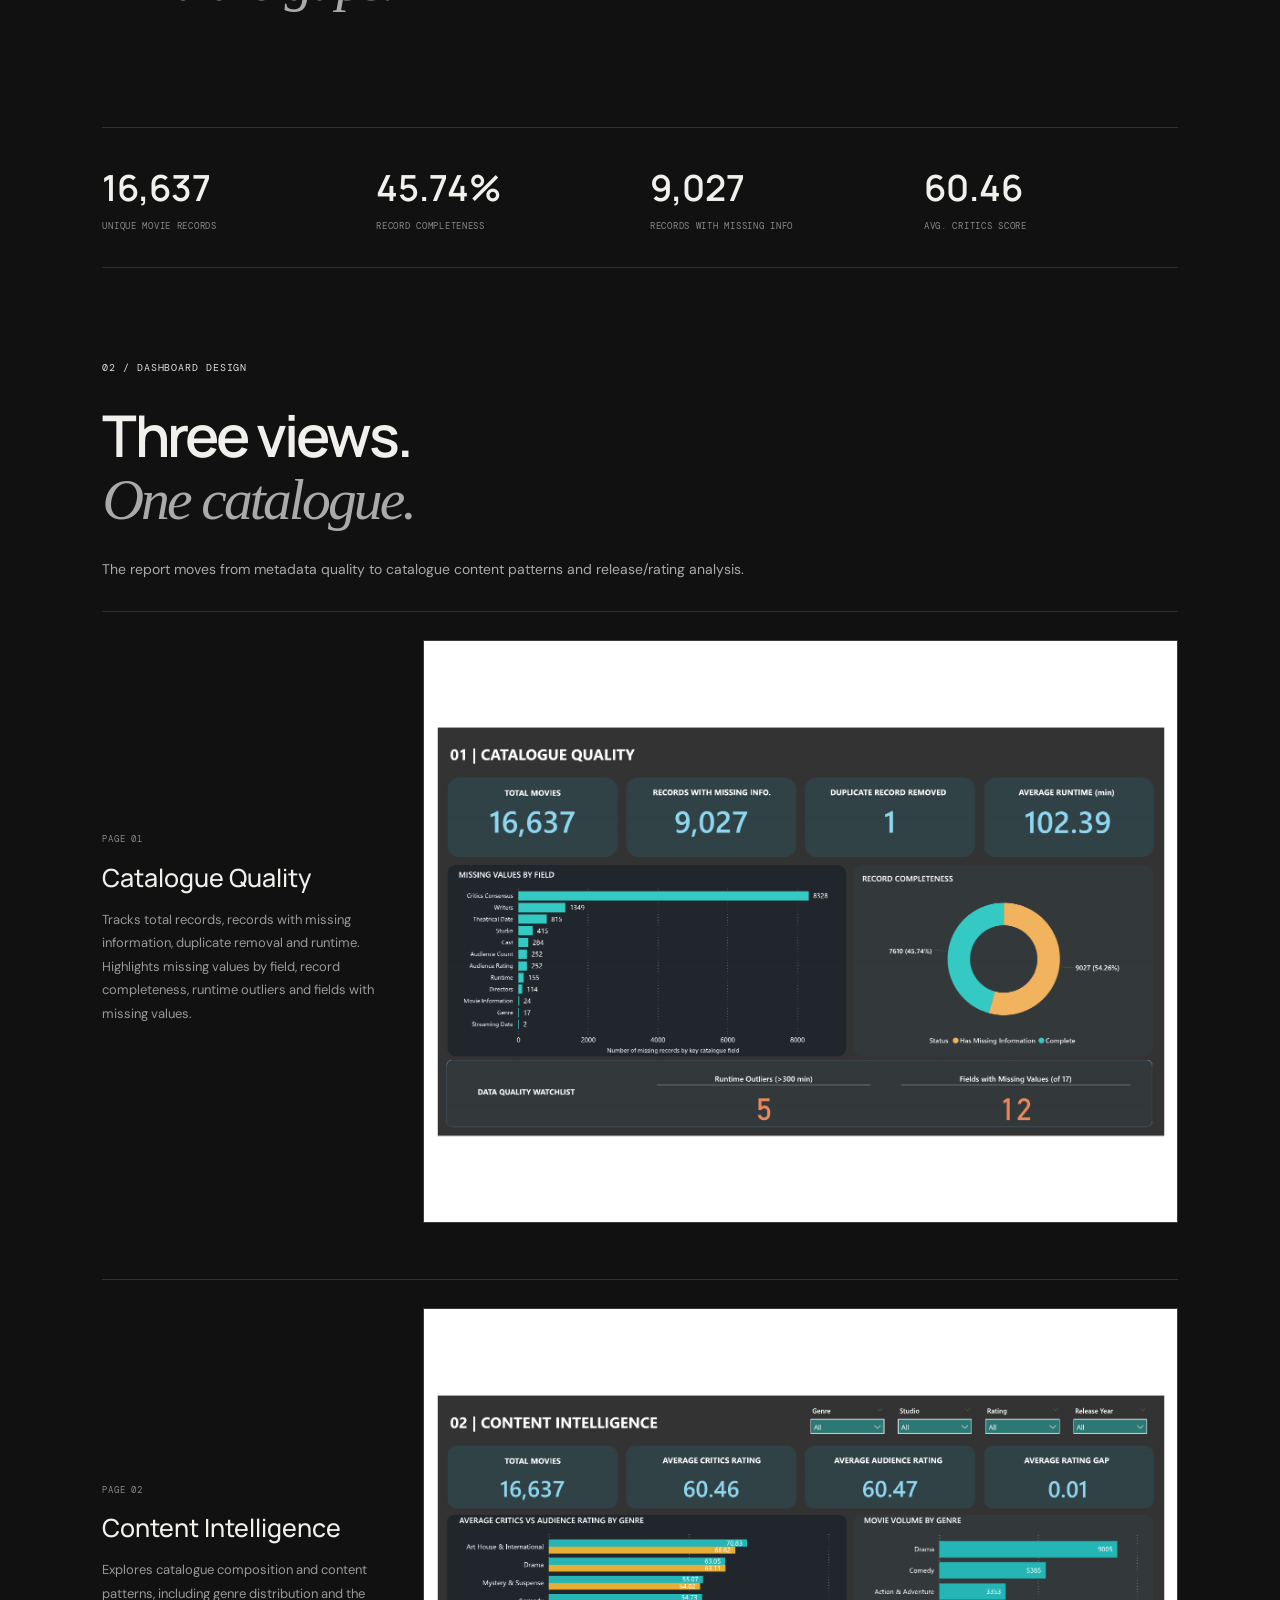
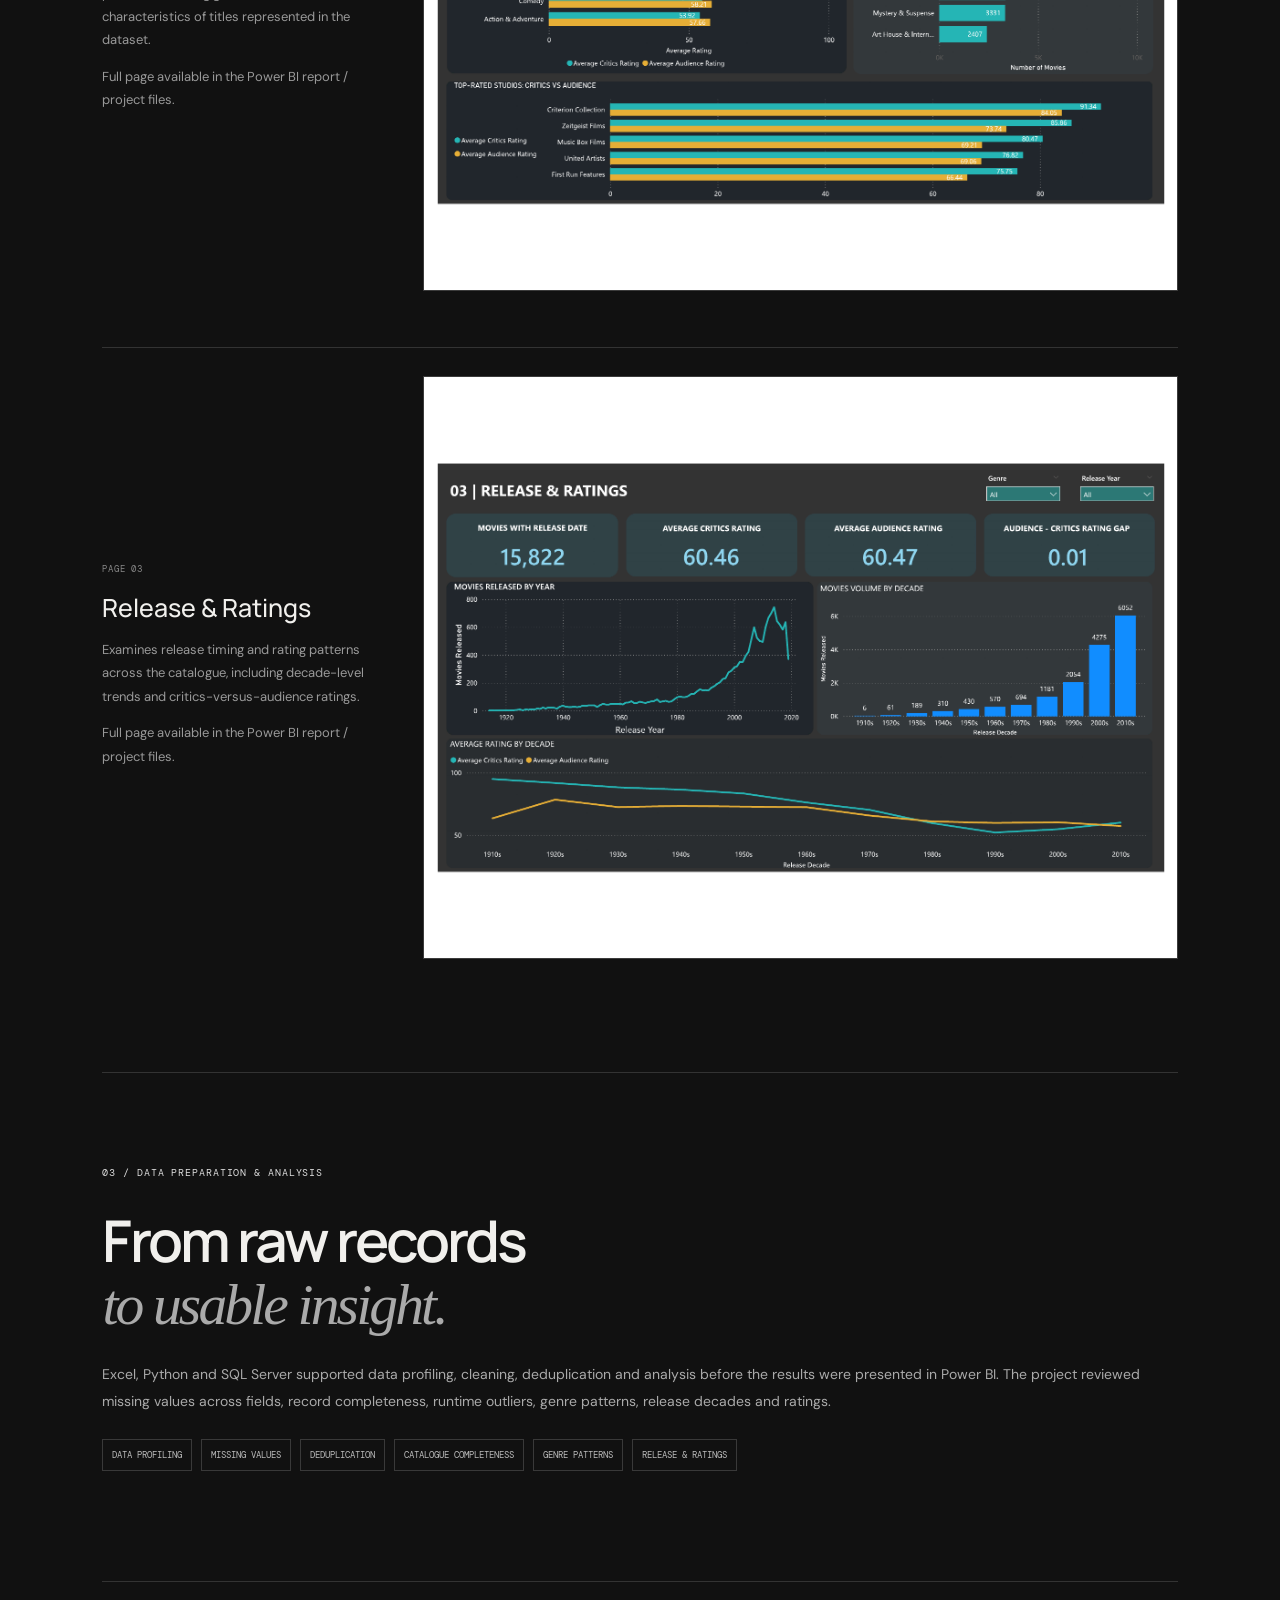
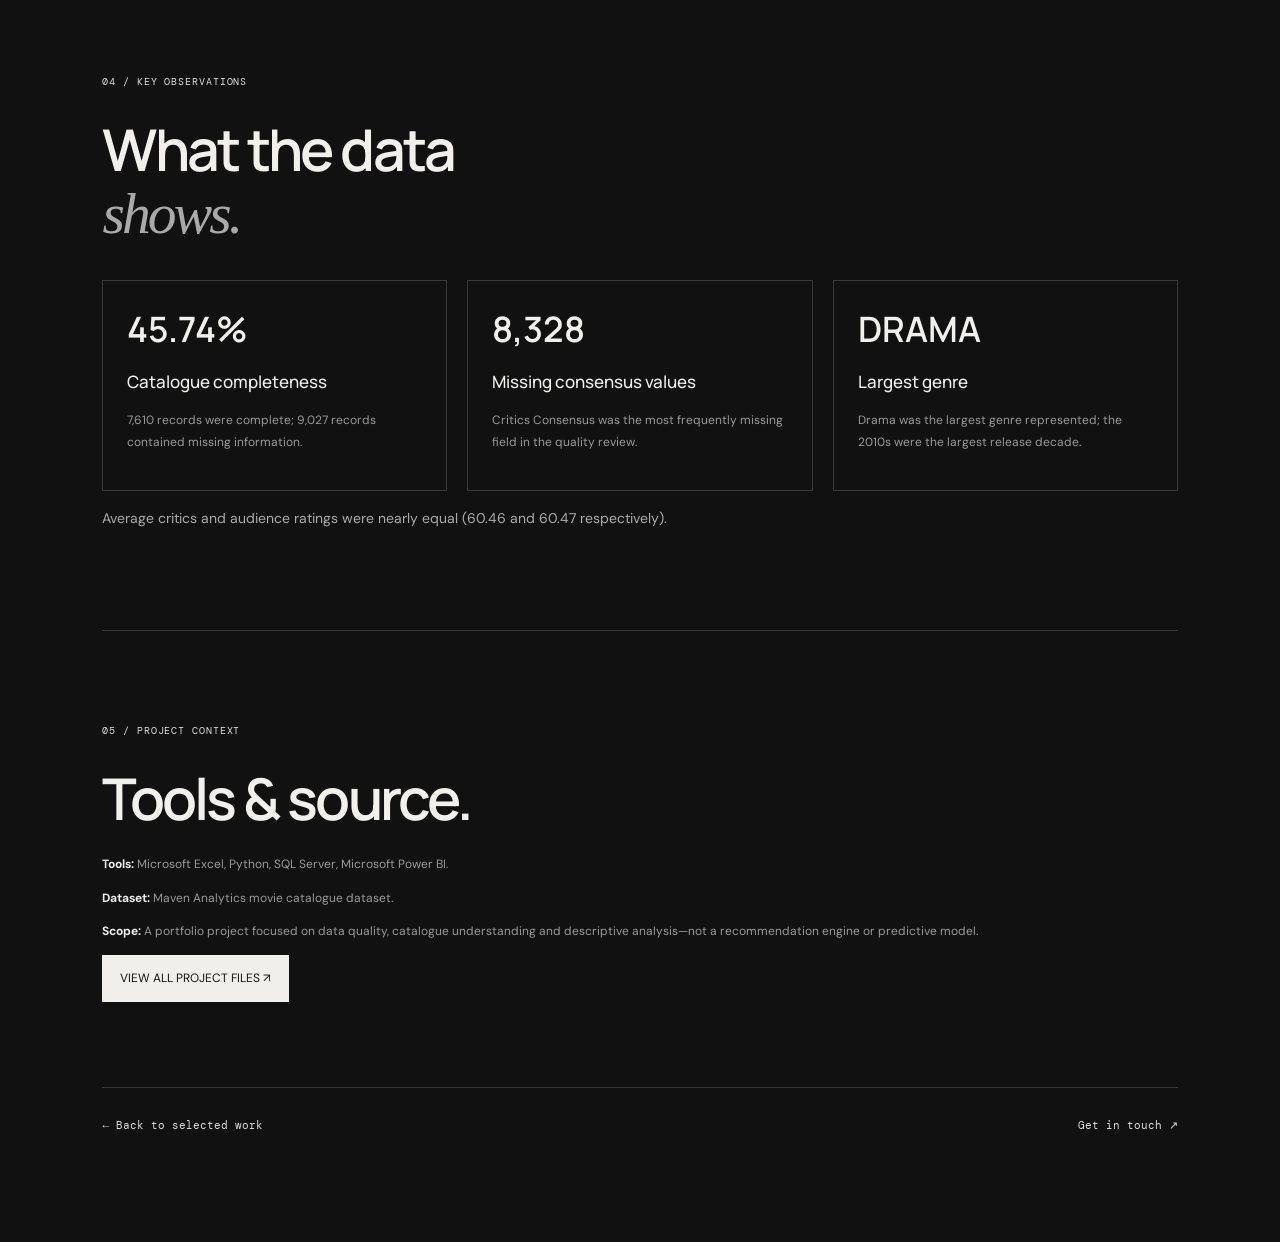
==== commit f937a8ee: "Add files via upload" ====
--- a/projects/media-catalogue/index.html
+++ b/projects/media-catalogue/index.html
@@ -1,13 +1,13 @@
 <!doctype html>
 <html lang="en"><head><meta charset="utf-8"><meta name="viewport" content="width=device-width,initial-scale=1"><meta name="description" content="Media Catalogue Quality & Content Intelligence case study by Utkarsh Giri."><title>Media Catalogue Quality & Content Intelligence — Utkarsh Giri</title><link rel="preconnect" href="https://fonts.googleapis.com"><link rel="preconnect" href="https://fonts.gstatic.com" crossorigin><link href="https://fonts.googleapis.com/css2?family=DM+Mono:wght@400;500&family=DM+Sans:wght@400;500;600;700&family=Manrope:wght@400;500;600;700;800&display=swap" rel="stylesheet"><link rel="stylesheet" href="../../styles.css"><link rel="stylesheet" href="../bank-loan/case.css"></head>
 <body><div class="noise"></div><div class="cursor-dot"></div><header class="topbar"><a class="wordmark" href="../../index.html">UTKARSH GIRI<span>.</span></a><a class="nav-resume" href="../../index.html#work">← BACK TO WORK</a><a class="nav-avatar" href="../../index.html#about"><img src="../../assets/utkarsh-illustrated-portrait.png" alt="Utkarsh Giri"></a></header>
-<main><section class="case-hero"><div class="case-top"><span>SELECTED WORK / PROJECT 02</span><span>EXCEL · PYTHON · SQL SERVER · POWER BI</span></div><p class="eyebrow">DATA QUALITY / MEDIA & CONTENT INTELLIGENCE</p><h1>Media Catalogue Quality<br><em>& Content Intelligence.</em></h1><p class="lead">A data-quality and catalogue analysis project examining metadata completeness, missing information, and content patterns across a movie catalogue.</p><div class="case-status"><span>DASHBOARD COMPLETED</span><span>·</span><span>CASE STUDY V1</span></div><img class="case-cover" src="../../assets/media-catalogue-dashboard.png" alt="Media Catalogue Quality dashboard — page 1"></section>
+<main><section class="case-hero"><div class="case-top"><span>SELECTED WORK / PROJECT 02</span><span>EXCEL · PYTHON · SQL SERVER · POWER BI</span></div><p class="eyebrow">DATA QUALITY / MEDIA & CONTENT INTELLIGENCE</p><h1>Media Catalogue Quality<br><em>& Content Intelligence.</em></h1><p class="lead">A data-quality and catalogue analysis project examining metadata completeness, missing information, and content patterns across a movie catalogue.</p><div class="case-status"><span>DASHBOARD COMPLETED</span><span>·</span><span>CASE STUDY V1</span></div><img class="case-cover" src="../../assets/media_catalogue_dashboard_1.png" alt="Media Catalogue Quality dashboard — page 1"></section>
 <section class="case-body"><div class="case-intro"><div><span class="kicker">01 / THE OBJECTIVE</span><h2>Assess the catalogue.<br><em>Find the gaps.</em></h2></div><div><p>The objective was to assess the quality and completeness of a movie catalogue, identify missing metadata, and explore content-level patterns that could support better catalogue understanding.</p><p>The Power BI report is organised into three pages: Catalogue Quality, Content Intelligence, and Release & Ratings.</p></div></div>
 <div class="case-metrics"><div><b>16,637</b><span>UNIQUE MOVIE RECORDS</span></div><div><b>45.74%</b><span>RECORD COMPLETENESS</span></div><div><b>9,027</b><span>RECORDS WITH MISSING INFO</span></div><div><b>60.46</b><span>AVG. CRITICS SCORE</span></div></div>
 <div class="case-block"><span class="kicker">02 / DASHBOARD DESIGN</span><h2>Three views.<br><em>One catalogue.</em></h2><p>The report moves from metadata quality to catalogue content patterns and release/rating analysis.</p>
-<article class="dashboard-view"><div class="view-copy"><span>PAGE 01</span><h3>Catalogue Quality</h3><p>Tracks total records, records with missing information, duplicate removal and runtime. Highlights missing values by field, record completeness, runtime outliers and fields with missing values.</p></div><img src="../../assets/media-catalogue-dashboard.png" alt="Catalogue Quality dashboard page"></article>
-<article class="dashboard-view"><div class="view-copy"><span>PAGE 02</span><h3>Content Intelligence</h3><p>Explores catalogue composition and content patterns, including genre distribution and the characteristics of titles represented in the dataset.</p><p class="dashboard-note">Full page available in the Power BI report / project files.</p></div><div class="dashboard-placeholder"><span>PAGE 02</span><strong>CONTENT<br>INTELLIGENCE</strong><small>Open the report in the project folder</small></div></article>
-<article class="dashboard-view"><div class="view-copy"><span>PAGE 03</span><h3>Release & Ratings</h3><p>Examines release timing and rating patterns across the catalogue, including decade-level trends and critics-versus-audience ratings.</p><p class="dashboard-note">Full page available in the Power BI report / project files.</p></div><div class="dashboard-placeholder"><span>PAGE 03</span><strong>RELEASE<br>& RATINGS</strong><small>Open the report in the project folder</small></div></article></div>
+<article class="dashboard-view"><div class="view-copy"><span>PAGE 01</span><h3>Catalogue Quality</h3><p>Tracks total records, records with missing information, duplicate removal and runtime. Highlights missing values by field, record completeness, runtime outliers and fields with missing values.</p></div><img src="../../assets/media_catalogue_dashboard_1.png" alt="Catalogue Quality dashboard page"></article>
+<article class="dashboard-view"><div class="view-copy"><span>PAGE 02</span><h3>Content Intelligence</h3><p>Explores catalogue composition and content patterns, including genre distribution and the characteristics of titles represented in the dataset.</p><p class="dashboard-note">Full page available in the Power BI report / project files.</p></div><img src="../../assets/media_catalogue_dashboard_2.png" alt="Content Intelligence dashboard page"></article>
+<article class="dashboard-view"><div class="view-copy"><span>PAGE 03</span><h3>Release & Ratings</h3><p>Examines release timing and rating patterns across the catalogue, including decade-level trends and critics-versus-audience ratings.</p><p class="dashboard-note">Full page available in the Power BI report / project files.</p></div><img src="../../assets/media_catalogue_dashboard_3.png" alt="Release and Ratings dashboard page"></article></div>
 <div class="case-block"><span class="kicker">03 / DATA PREPARATION & ANALYSIS</span><h2>From raw records<br><em>to usable insight.</em></h2><p>Excel, Python and SQL Server supported data profiling, cleaning, deduplication and analysis before the results were presented in Power BI. The project reviewed missing values across fields, record completeness, runtime outliers, genre patterns, release decades and ratings.</p><div class="query-tags"><span>DATA PROFILING</span><span>MISSING VALUES</span><span>DEDUPLICATION</span><span>CATALOGUE COMPLETENESS</span><span>GENRE PATTERNS</span><span>RELEASE & RATINGS</span></div></div>
 <div class="case-block"><span class="kicker">04 / KEY OBSERVATIONS</span><h2>What the data<br><em>shows.</em></h2><div class="observations"><article><b>45.74%</b><h3>Catalogue completeness</h3><p>7,610 records were complete; 9,027 records contained missing information.</p></article><article><b>8,328</b><h3>Missing consensus values</h3><p>Critics Consensus was the most frequently missing field in the quality review.</p></article><article><b>DRAMA</b><h3>Largest genre</h3><p>Drama was the largest genre represented; the 2010s were the largest release decade.</p></article></div><p>Average critics and audience ratings were nearly equal (60.46 and 60.47 respectively).</p></div>
 <div class="case-block context-block"><span class="kicker">05 / PROJECT CONTEXT</span><h2>Tools &amp; source.</h2><p><strong>Tools:</strong> Microsoft Excel, Python, SQL Server, Microsoft Power BI.</p><p><strong>Dataset:</strong> Maven Analytics movie catalogue dataset.</p><p><strong>Scope:</strong> A portfolio project focused on data quality, catalogue understanding and descriptive analysis—not a recommendation engine or predictive model.</p><a class="button button-light" href="https://drive.google.com/drive/folders/11hv0gcSrlBzCFZ4OaC3sYIVAp5QptV88?usp=sharing" target="_blank" rel="noopener">VIEW ALL PROJECT FILES ↗</a></div>
